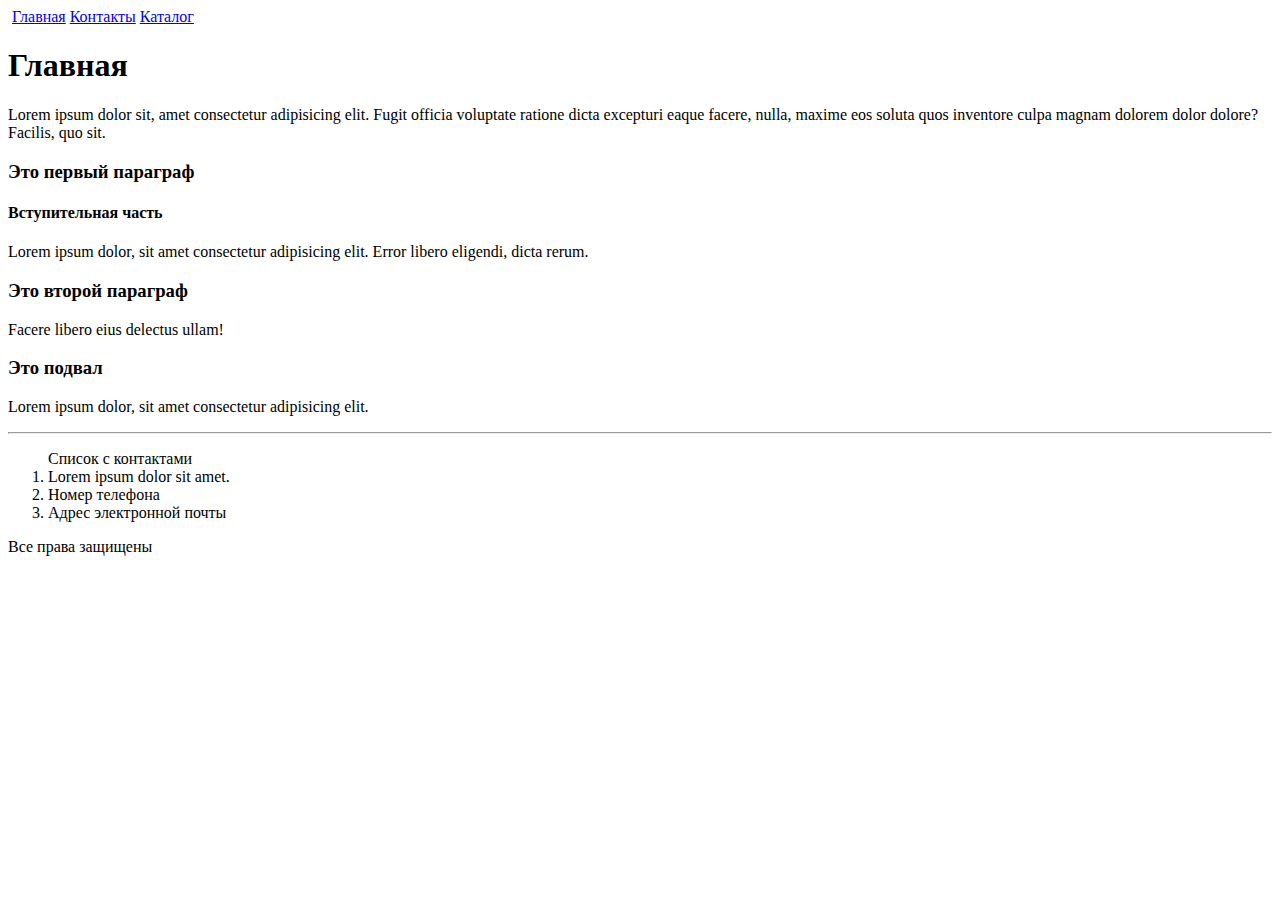
==== Lessons/index.html @ 26f4a238 "Lesson 2" ====
<!DOCTYPE html>
<html lang="en">

<head>
    <meta charset="UTF-8">
    <meta name="viewport" content="width=device-width, initial-scale=1.0">
    <title>Document</title>
</head>

<body>
    <img src="" alt="">
    <a href="index.html">Главная</a>
    <a href="contact.html">Контакты</a>
    <a href="catalog/product.html">Каталог</a>
    <h1>Главная</h1>
    <p>
        Lorem ipsum dolor sit, amet consectetur adipisicing elit. Fugit officia voluptate ratione dicta excepturi eaque
        facere, nulla, maxime eos soluta quos inventore culpa magnam dolorem dolor dolore? Facilis, quo sit.
    </p>
    <h3>Это первый параграф</h3>
    <h4>Вступительная часть</h4>
    <p>
        Lorem ipsum dolor, sit amet consectetur adipisicing elit. Error libero eligendi, dicta rerum.
    </p>
    <h3>Это второй параграф</h3>
    <p>
        Facere libero eius delectus ullam!
    </p>
    <h3>Это подвал</h3>
    <p>
        Lorem ipsum dolor, sit amet consectetur adipisicing elit.
    </p>
    <hr>
    <ol>Список с контактами
        <li>Lorem ipsum dolor sit amet.</li>
        <li>Номер телефона</li>
        <li>Адрес электронной почты</li>
    </ol>
    <p>Все права защищены</p>

</body>

</html>
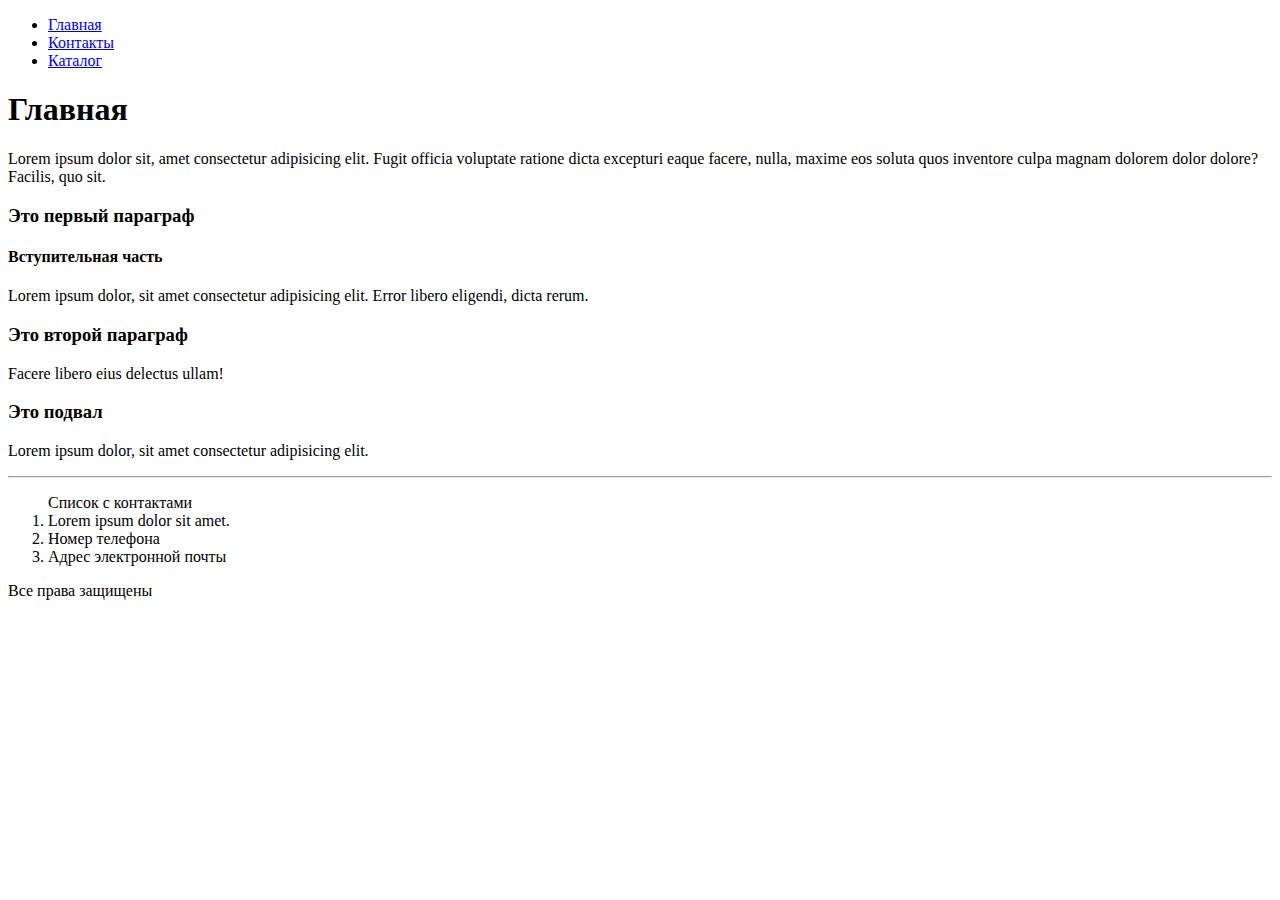
==== commit ebefd4ff: "Lesson 2" ====
--- a/Lessons/index.html
+++ b/Lessons/index.html
@@ -8,10 +8,17 @@
 </head>
 
 <body>
-    <img src="" alt="">
-    <a href="index.html">Главная</a>
-    <a href="contact.html">Контакты</a>
-    <a href="catalog/product.html">Каталог</a>
+    <ul>
+        <li>
+            <a href="index.html">Главная</a>
+        </li>
+        <li>
+            <a href="contact.html">Контакты</a>
+        </li>
+        <li>
+            <a href="catalog/product.html">Каталог</a>
+        </li>
+    </ul>
     <h1>Главная</h1>
     <p>
         Lorem ipsum dolor sit, amet consectetur adipisicing elit. Fugit officia voluptate ratione dicta excepturi eaque
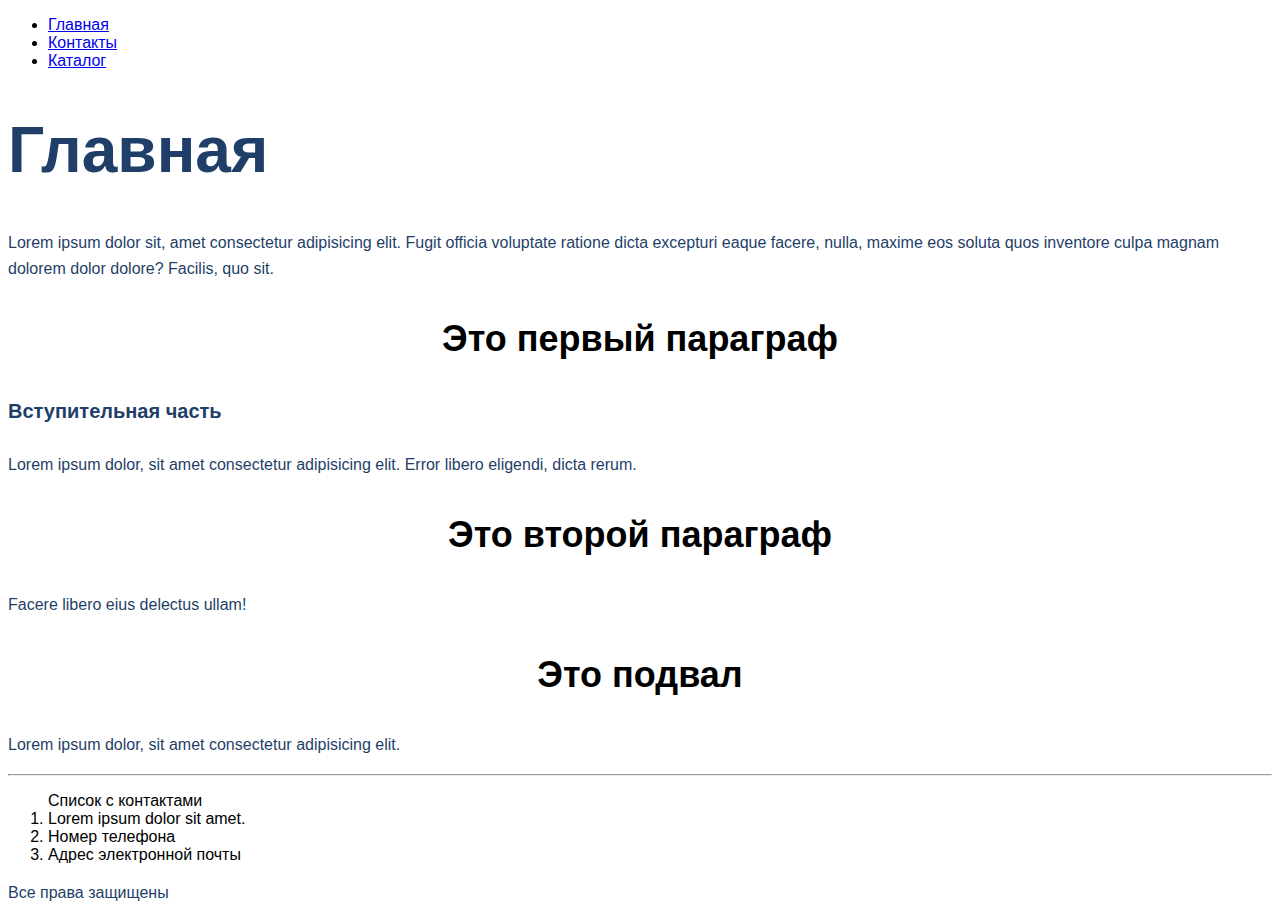
==== commit b380a869: "Lesson 3" ====
--- a/Lessons/index.html
+++ b/Lessons/index.html
@@ -5,6 +5,7 @@
     <meta charset="UTF-8">
     <meta name="viewport" content="width=device-width, initial-scale=1.0">
     <title>Document</title>
+    <link rel="stylesheet" href="style.css">
 </head>
 
 <body>
@@ -19,21 +20,21 @@
             <a href="catalog/product.html">Каталог</a>
         </li>
     </ul>
-    <h1>Главная</h1>
+    <h1 class="main">Главная</h1>
     <p>
         Lorem ipsum dolor sit, amet consectetur adipisicing elit. Fugit officia voluptate ratione dicta excepturi eaque
         facere, nulla, maxime eos soluta quos inventore culpa magnam dolorem dolor dolore? Facilis, quo sit.
     </p>
-    <h3>Это первый параграф</h3>
-    <h4>Вступительная часть</h4>
+    <h3 class="paragraph">Это первый параграф</h3>
+    <h4 class="subtitle">Вступительная часть</h4>
     <p>
         Lorem ipsum dolor, sit amet consectetur adipisicing elit. Error libero eligendi, dicta rerum.
     </p>
-    <h3>Это второй параграф</h3>
+    <h3 class="paragraph">Это второй параграф</h3>
     <p>
         Facere libero eius delectus ullam!
     </p>
-    <h3>Это подвал</h3>
+    <h3 class="paragraph">Это подвал</h3>
     <p>
         Lorem ipsum dolor, sit amet consectetur adipisicing elit.
     </p>
--- a/Lessons/style.css
+++ b/Lessons/style.css
@@ -0,0 +1,50 @@
+body {
+    font-family: sans-serif;
+}
+
+p {
+    font-size: 16px; 
+    line-height: 26px;
+    color: #1F3F68;
+}
+
+.main {
+    font-size: 64px; 
+    color: #1F3F68;
+}
+
+.contact_title {
+    font-weight: 500; 
+    font-size: 44px;
+    text-align: center;
+}
+
+.paragraph {
+    font-size: 36px; 
+    text-align: center; 
+}
+
+.subtitle {
+    font-size: 20px;
+    line-height: 30px;
+    color: #1F3F68;
+}
+
+.form {
+    border: 1px solid #356EAD; 
+    box-sizing: border-box; 
+    border-radius: 10px; 
+    opacity: 0.4;
+}
+
+.submit {
+    background: #5A98D0; 
+    box-shadow: 5px 20px 50px rgba(16, 112, 177, 0.2); 
+    border-radius: 10px; 
+    font-weight: 500; 
+    font-size: 16px;
+    line-height: 26px; 
+    text-align: center; 
+    color: #FFFFFF; 
+    text-transform: uppercase;
+}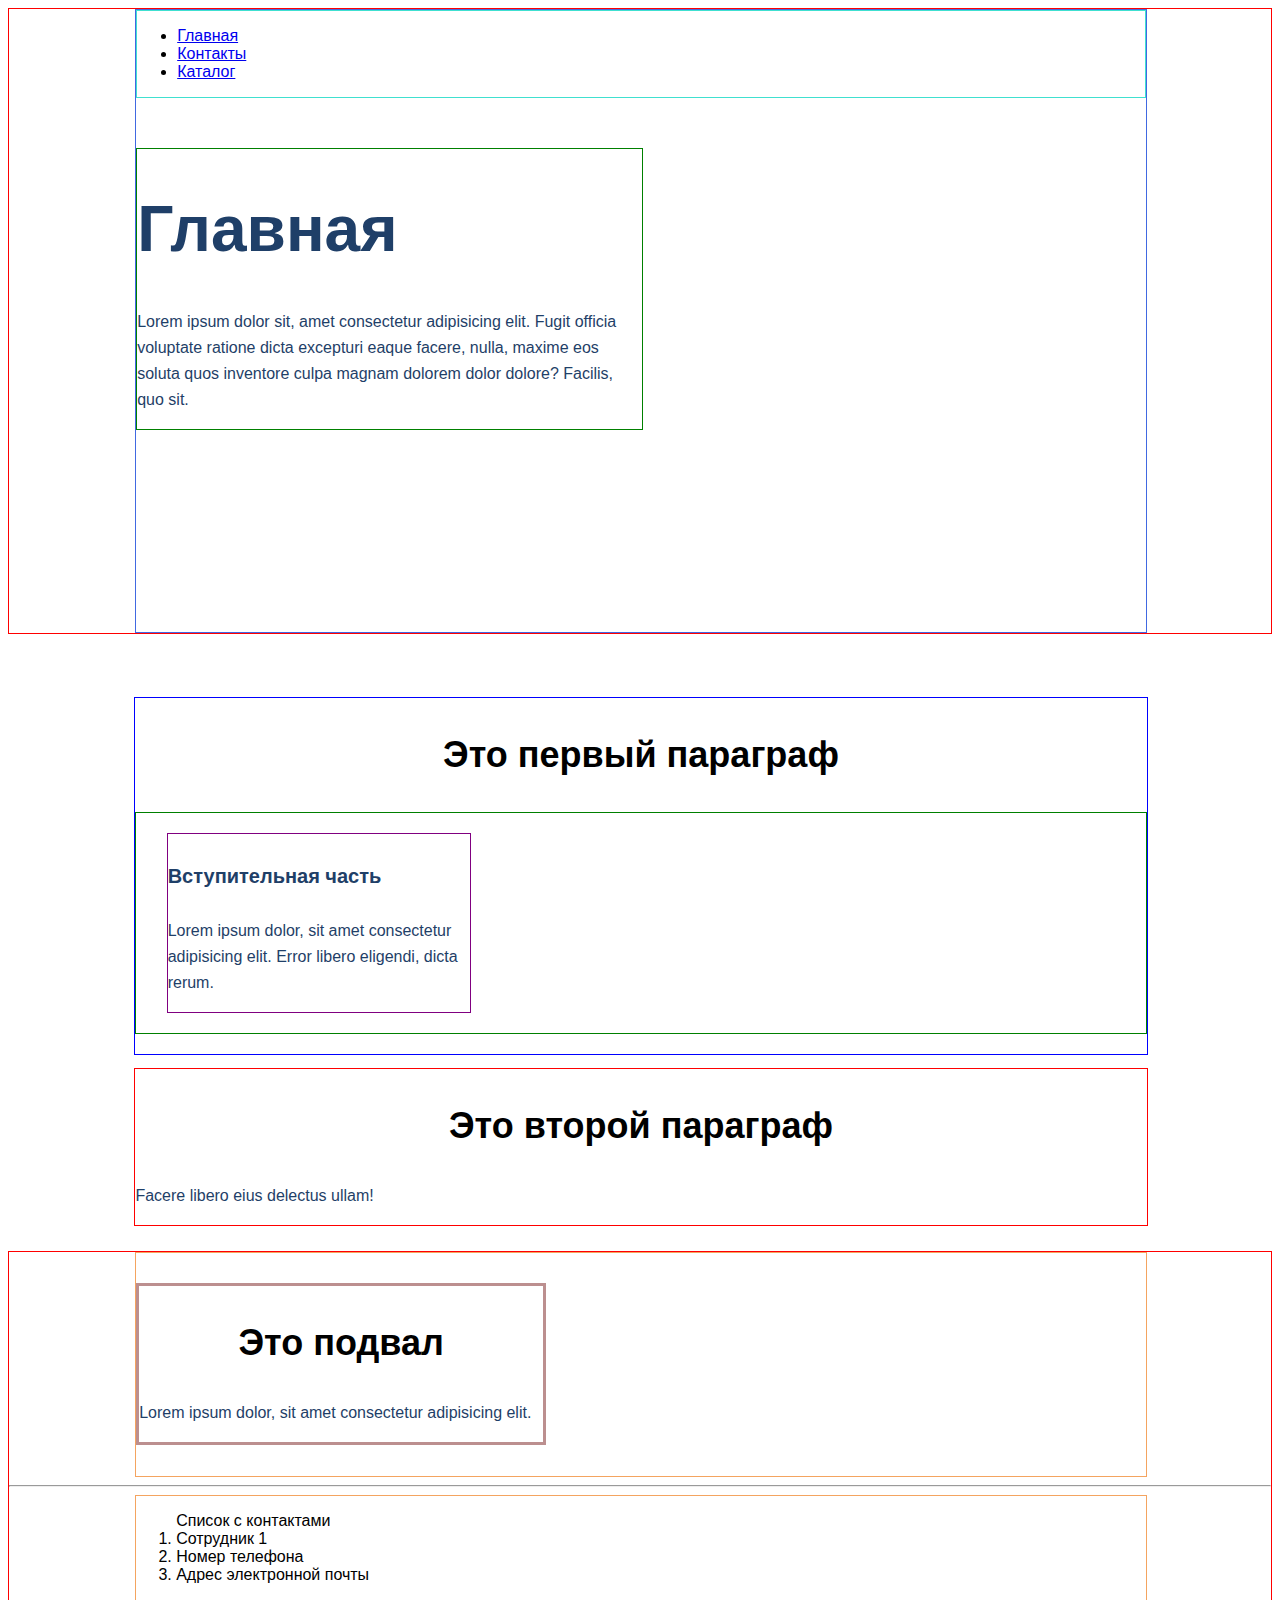
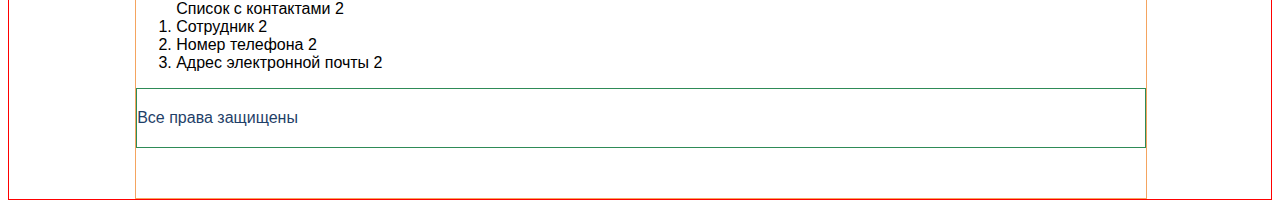
==== commit dafcfe84: "Task 4" ====
--- a/Lessons/index.html
+++ b/Lessons/index.html
@@ -9,43 +9,75 @@
 </head>
 
 <body>
-    <ul>
-        <li>
-            <a href="index.html">Главная</a>
-        </li>
-        <li>
-            <a href="contact.html">Контакты</a>
-        </li>
-        <li>
-            <a href="catalog/product.html">Каталог</a>
-        </li>
-    </ul>
-    <h1 class="main">Главная</h1>
-    <p>
-        Lorem ipsum dolor sit, amet consectetur adipisicing elit. Fugit officia voluptate ratione dicta excepturi eaque
-        facere, nulla, maxime eos soluta quos inventore culpa magnam dolorem dolor dolore? Facilis, quo sit.
-    </p>
-    <h3 class="paragraph">Это первый параграф</h3>
-    <h4 class="subtitle">Вступительная часть</h4>
-    <p>
-        Lorem ipsum dolor, sit amet consectetur adipisicing elit. Error libero eligendi, dicta rerum.
-    </p>
-    <h3 class="paragraph">Это второй параграф</h3>
-    <p>
-        Facere libero eius delectus ullam!
-    </p>
-    <h3 class="paragraph">Это подвал</h3>
-    <p>
-        Lorem ipsum dolor, sit amet consectetur adipisicing elit.
-    </p>
-    <hr>
-    <ol>Список с контактами
-        <li>Lorem ipsum dolor sit amet.</li>
-        <li>Номер телефона</li>
-        <li>Адрес электронной почты</li>
-    </ol>
-    <p>Все права защищены</p>
-
+    <div class="heading">
+        <div class="heading-page">
+            <div class="header">
+                <ul>
+                    <li>
+                        <a href="index.html">Главная</a>
+                    </li>
+                    <li>
+                        <a href="contact.html">Контакты</a>
+                    </li>
+                    <li>
+                        <a href="catalog/product.html">Каталог</a>
+                    </li>
+                </ul>
+            </div>
+            <div class="heading-info">
+                <h1 class="main">Главная</h1>
+                <p>
+                    Lorem ipsum dolor sit, amet consectetur adipisicing elit. Fugit officia voluptate ratione dicta
+                    excepturi
+                    eaque
+                    facere, nulla, maxime eos soluta quos inventore culpa magnam dolorem dolor dolore? Facilis, quo sit.
+                </p>
+            </div>
+        </div>
+    </div>
+    <div class="first-paragraph">
+        <h3 class="paragraph">Это первый параграф</h3>
+        <div class="cards">
+            <div class="card">
+                <h4 class="subtitle">Вступительная часть</h4>
+                <p>
+                    Lorem ipsum dolor, sit amet consectetur adipisicing elit. Error libero eligendi, dicta rerum.
+                </p>
+            </div>
+        </div>
+    </div>
+    <div class="second-paragraph">
+        <h3 class="paragraph">Это второй параграф</h3>
+        <p>
+            Facere libero eius delectus ullam!
+        </p>
+    </div>
+    <div class="footer">
+        <div class="footer-top">
+            <div class="footer-info">
+                <h3 class="paragraph">Это подвал</h3>
+                <p>
+                    Lorem ipsum dolor, sit amet consectetur adipisicing elit.
+                </p>
+            </div>
+        </div>
+        <hr>
+        <div class="footer-bottom">
+            <ol>Список с контактами
+                <li>Сотрудник 1</li>
+                <li>Номер телефона</li>
+                <li>Адрес электронной почты</li>
+            </ol>
+            <ol>Список с контактами 2
+                <li>Сотрудник 2</li>
+                <li>Номер телефона 2</li>
+                <li>Адрес электронной почты 2</li>
+            </ol>
+            <div class="footer-reserved">
+                <p>Все права защищены</p>
+            </div>
+        </div>
+    </div>
 </body>
 
 </html>--- a/Lessons/style.css
+++ b/Lessons/style.css
@@ -47,4 +47,112 @@
     text-align: center; 
     color: #FFFFFF; 
     text-transform: uppercase;
+}
+
+.header {
+    border: solid 1px turquoise;
+}
+
+.footer {
+    border: solid 1px red;
+    clear: both;
+}
+
+.footer-top {
+    width: 80%;
+    margin-left: 10%;
+    border: solid 1px sandybrown;
+}
+
+.footer-bottom {
+    width: 80%;
+    margin-left: 10%;
+    border: solid 1px sandybrown;
+}
+
+.footer-info {
+    width: 40%;
+    margin-top: 3%;
+    margin-bottom: 3%;
+    border: solid rosybrown;
+}
+
+.footer-reserved {
+    border: solid 1px seagreen;
+    margin-bottom: 5%;
+}
+
+.heading {
+    border: solid 1px red;
+}
+
+.heading-page {
+    width: 80%;
+    margin-left: 10%;
+    border: solid 1px royalblue;
+}
+
+.heading-info {
+    border: solid 1px green;
+    width: 50%;
+    margin-top: 5%;
+    margin-bottom: 20%;
+}
+
+.first-paragraph {
+    border: solid 1px blue;
+    width: 80%;
+    margin-left: 10%;
+    margin-top: 5%;
+}
+
+.cards {
+    border: solid 1px green;
+    margin-bottom: 2%;
+}
+
+.card {
+    border: solid 1px purple;
+    width: 30%;
+    margin-left: 3%;
+    margin-top: 2%;
+    margin-bottom: 2%;
+}
+
+.second-paragraph {
+    border: solid 1px red;
+    width: 80%;
+    margin-top: 1%;
+    margin-left: 10%;
+    margin-bottom: 2%;
+}
+
+.inform-title {
+    border: solid 1px springgreen;
+    
+}
+
+.inform-contacts {
+    border: solid 1px blue;
+    width: 80%;
+    margin-left: 10%;
+    margin-top: 2%;
+    margin-bottom: 2%;
+}
+
+.inform-contacts-contact {
+    border: solid 1px brown;
+    width: 40%;
+    margin-left: 5%;
+    margin-top: 2%;
+    float: left;
+}
+
+.feedback {
+    border: solid 1px brown;
+    width: 40%;
+    height: 538px;
+    margin-left: 55%;
+    margin-top: 2%;
+    margin-bottom: 2%;
 }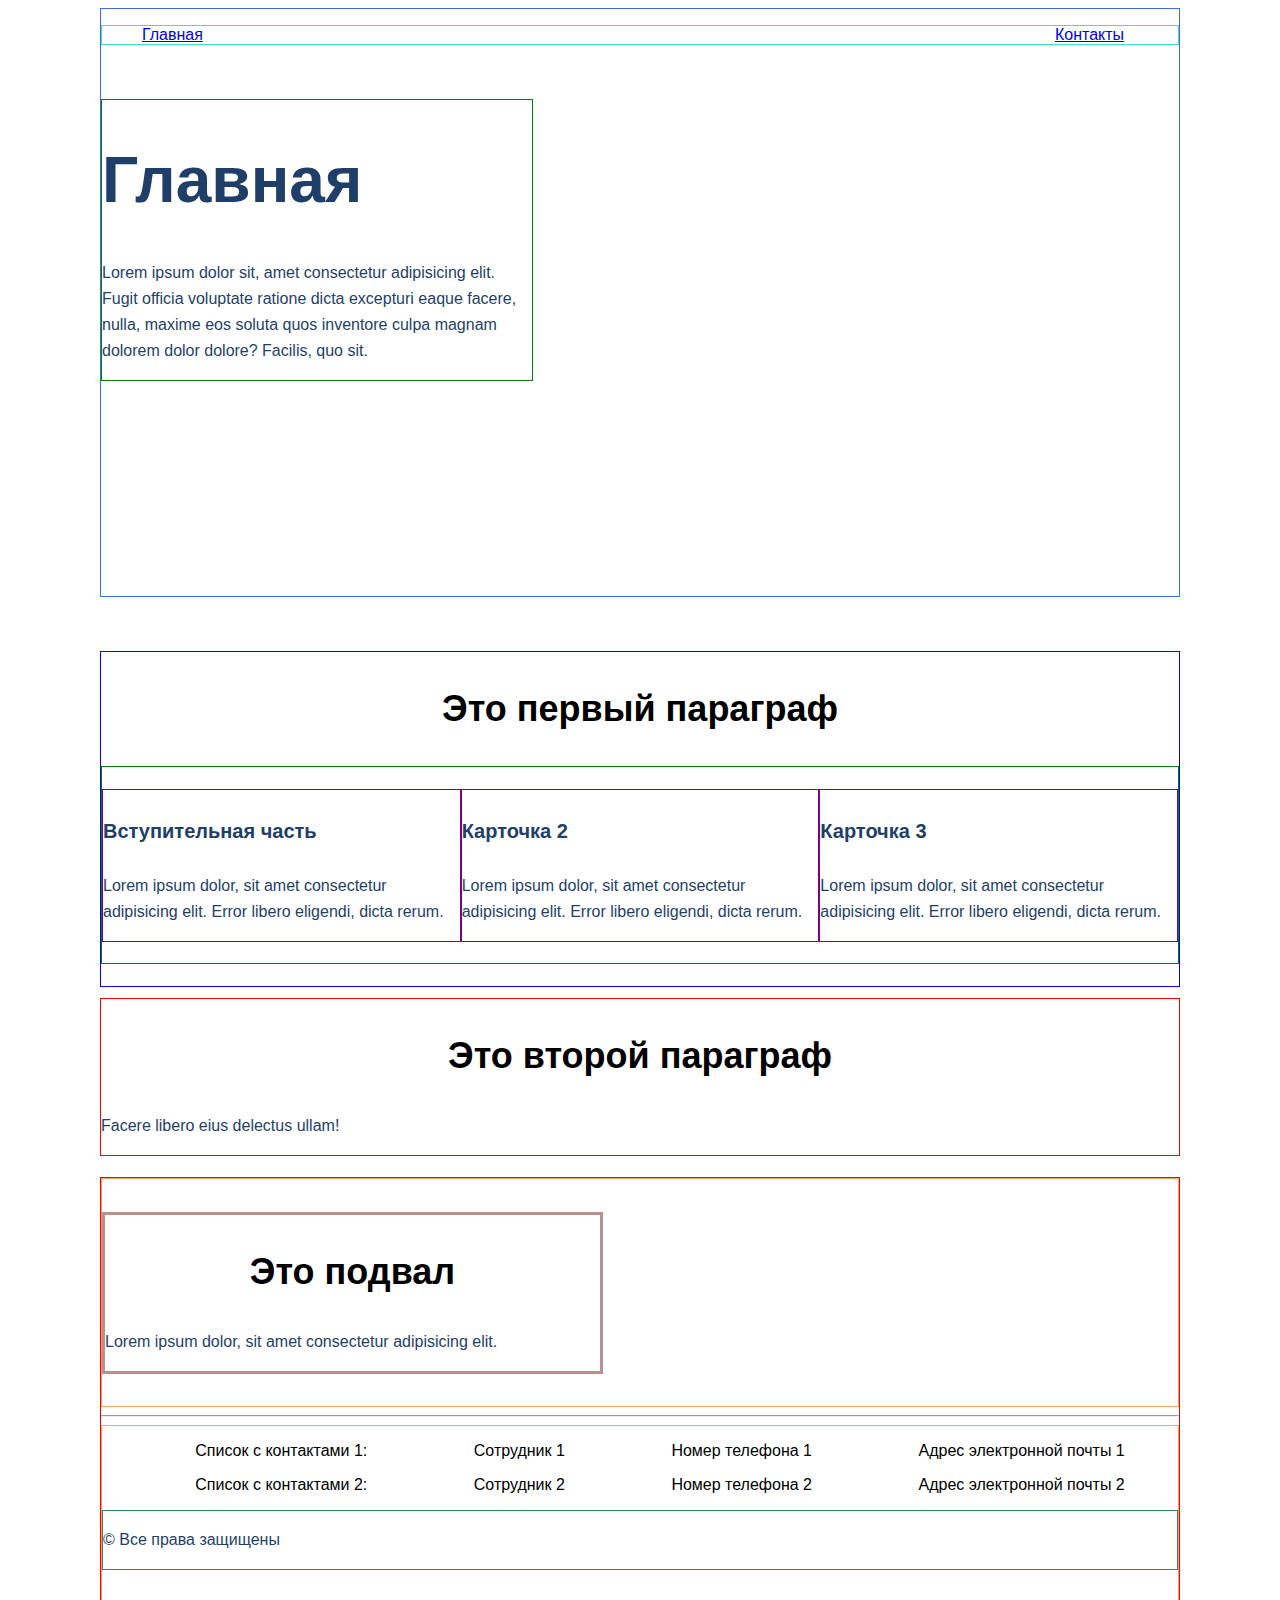
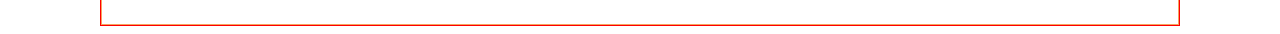
==== commit c825f3f5: "Task 5" ====
--- a/Lessons/index.html
+++ b/Lessons/index.html
@@ -9,72 +9,83 @@
 </head>
 
 <body>
-    <div class="heading">
+    <div class="container">
         <div class="heading-page">
-            <div class="header">
-                <ul>
-                    <li>
-                        <a href="index.html">Главная</a>
-                    </li>
-                    <li>
-                        <a href="contact.html">Контакты</a>
-                    </li>
-                    <li>
-                        <a href="catalog/product.html">Каталог</a>
-                    </li>
-                </ul>
-            </div>
+            <ul class="header">
+                <li>
+                    <a href="index.html">Главная</a>
+                </li>
+                <li>
+                    <a href="contact.html">Контакты</a>
+                </li>
+                <!-- <li>
+                    <a href="catalog/product.html">Каталог</a>
+                </li> -->
+            </ul>
             <div class="heading-info">
                 <h1 class="main">Главная</h1>
-                <p>
+                <p class="main-text">
                     Lorem ipsum dolor sit, amet consectetur adipisicing elit. Fugit officia voluptate ratione dicta
                     excepturi
                     eaque
-                    facere, nulla, maxime eos soluta quos inventore culpa magnam dolorem dolor dolore? Facilis, quo sit.
+                    facere, nulla, maxime eos soluta quos inventore culpa magnam dolorem dolor dolore? Facilis, quo
+                    sit.
                 </p>
             </div>
         </div>
-    </div>
-    <div class="first-paragraph">
-        <h3 class="paragraph">Это первый параграф</h3>
-        <div class="cards">
-            <div class="card">
-                <h4 class="subtitle">Вступительная часть</h4>
-                <p>
-                    Lorem ipsum dolor, sit amet consectetur adipisicing elit. Error libero eligendi, dicta rerum.
-                </p>
+        <div class="first-paragraph">
+            <h3 class="paragraph">Это первый параграф</h3>
+            <div class="cards">
+                <div class="card">
+                    <h4 class="subtitle">Вступительная часть</h4>
+                    <p>
+                        Lorem ipsum dolor, sit amet consectetur adipisicing elit. Error libero eligendi, dicta rerum.
+                    </p>
+                </div>
+                <div class="card">
+                    <h4 class="subtitle">Карточка 2</h4>
+                    <p>
+                        Lorem ipsum dolor, sit amet consectetur adipisicing elit. Error libero eligendi, dicta rerum.
+                    </p>
+                </div>
+                <div class="card">
+                    <h4 class="subtitle">Карточка 3</h4>
+                    <p>
+                        Lorem ipsum dolor, sit amet consectetur adipisicing elit. Error libero eligendi, dicta rerum.
+                    </p>
+                </div>
             </div>
         </div>
-    </div>
-    <div class="second-paragraph">
-        <h3 class="paragraph">Это второй параграф</h3>
-        <p>
-            Facere libero eius delectus ullam!
-        </p>
-    </div>
-    <div class="footer">
-        <div class="footer-top">
-            <div class="footer-info">
-                <h3 class="paragraph">Это подвал</h3>
-                <p>
-                    Lorem ipsum dolor, sit amet consectetur adipisicing elit.
-                </p>
+        <div class="second-paragraph">
+            <h3 class="paragraph">Это второй параграф</h3>
+            <p>
+                Facere libero eius delectus ullam!
+            </p>
+        </div>
+        <div class="footer">
+            <div class="footer-top">
+                <div class="footer-info">
+                    <h3 class="paragraph" class="footer-title">Это подвал</h3>
+                    <p>
+                        Lorem ipsum dolor, sit amet consectetur adipisicing elit.
+                    </p>
+                </div>
             </div>
-        </div>
-        <hr>
-        <div class="footer-bottom">
-            <ol>Список с контактами
-                <li>Сотрудник 1</li>
-                <li>Номер телефона</li>
-                <li>Адрес электронной почты</li>
-            </ol>
-            <ol>Список с контактами 2
-                <li>Сотрудник 2</li>
-                <li>Номер телефона 2</li>
-                <li>Адрес электронной почты 2</li>
-            </ol>
-            <div class="footer-reserved">
-                <p>Все права защищены</p>
+            <hr>
+            <div class="footer-bottom">
+                <ul class="contact">Список с контактами 1:
+                    <li>Сотрудник 1</li>
+                    <li>Номер телефона 1</li>
+                    <li>Адрес электронной почты 1</li>
+                </ul>
+                <ul class="contact">Список с контактами 2:
+                    <li>Сотрудник 2</li>
+                    <li>Номер телефона 2</li>
+                    <li>Адрес электронной почты 2</li>
+                </ul>
+                <div class="footer-reserved">
+                    <p>&copy; Все права защищены</p>
+                </div>
             </div>
         </div>
     </div>
--- a/Lessons/style.css
+++ b/Lessons/style.css
@@ -2,6 +2,36 @@
     font-family: sans-serif;
 }
 
+.container {
+    max-width: 1080px;
+    margin: 0 auto;
+}
+
+.heading {
+    border: solid 1px red;
+}
+
+.heading-page {
+    /* width: 80%; */
+    /* margin-left: 10%; */
+    border: solid 1px royalblue;
+}
+
+.header {
+    border: solid 1px turquoise;
+    display: flex;
+    flex-wrap: wrap;
+    justify-content: space-between;
+    list-style-type: none;
+    padding-right: 5%;
+}
+
+.heading-info {
+    border: solid 1px green;
+    width: 430px;
+    margin-top: 5%;
+    margin-bottom: 20%;
+}
 p {
     font-size: 16px; 
     line-height: 26px;
@@ -11,6 +41,14 @@
 .main {
     font-size: 64px; 
     color: #1F3F68;
+}
+
+h1 {
+    width: 510px;
+}
+
+.main-text {
+    width: 425px;
 }
 
 .contact_title {
@@ -49,32 +87,39 @@
     text-transform: uppercase;
 }
 
-.header {
-    border: solid 1px turquoise;
-}
-
 .footer {
     border: solid 1px red;
     clear: both;
 }
 
+.footer-title {
+    width: 340px;
+}
+
 .footer-top {
-    width: 80%;
-    margin-left: 10%;
+    /* width: 80%;
+    margin-left: 10%; */
     border: solid 1px sandybrown;
 }
 
 .footer-bottom {
-    width: 80%;
-    margin-left: 10%;
+    /* width: 80%;
+    margin-left: 10%; */
     border: solid 1px sandybrown;
 }
 
 .footer-info {
-    width: 40%;
+    width: 495px;
     margin-top: 3%;
     margin-bottom: 3%;
     border: solid rosybrown;
+}
+
+.contact {
+    display: flex;
+    flex-wrap: wrap;
+    justify-content: space-around;
+    list-style-type: none;
 }
 
 .footer-reserved {
@@ -82,50 +127,45 @@
     margin-bottom: 5%;
 }
 
-.heading {
-    border: solid 1px red;
-}
-
-.heading-page {
-    width: 80%;
-    margin-left: 10%;
-    border: solid 1px royalblue;
-}
-
-.heading-info {
-    border: solid 1px green;
-    width: 50%;
-    margin-top: 5%;
-    margin-bottom: 20%;
-}
-
 .first-paragraph {
     border: solid 1px blue;
-    width: 80%;
-    margin-left: 10%;
+    /* width: 80%;
+    margin-left: 10%; */
     margin-top: 5%;
 }
 
 .cards {
     border: solid 1px green;
     margin-bottom: 2%;
+    display: flex;
+    flex-wrap: wrap;
+    /* justify-content: space-around; */
 }
 
 .card {
     border: solid 1px purple;
-    width: 30%;
-    margin-left: 3%;
     margin-top: 2%;
     margin-bottom: 2%;
+    flex-grow: 1;
+    flex-basis: 200px;
 }
 
 .second-paragraph {
     border: solid 1px red;
-    width: 80%;
+    /* width: 80%; */
     margin-top: 1%;
-    margin-left: 10%;
+    /* margin-left: 10%; */
     margin-bottom: 2%;
 }
+
+/* .inform {
+    border: solid 1px turquoise;
+    display: flex;
+    flex-wrap: wrap;
+    justify-content: space-between;
+    list-style-type: none;
+    padding-right: 5%;
+} */
 
 .inform-title {
     border: solid 1px springgreen;
@@ -134,25 +174,26 @@
 
 .inform-contacts {
     border: solid 1px blue;
-    width: 80%;
-    margin-left: 10%;
+    display: flex;
+    flex-wrap: wrap;
+    justify-content: space-between;
+    list-style-type: none;
     margin-top: 2%;
     margin-bottom: 2%;
 }
 
-.inform-contacts-contact {
+.inform-card {
     border: solid 1px brown;
-    width: 40%;
-    margin-left: 5%;
     margin-top: 2%;
-    float: left;
+    margin-bottom: 2%;
+    flex-grow: 1;
+    flex-basis: 200px;
 }
 
-.feedback {
-    border: solid 1px brown;
-    width: 40%;
-    height: 538px;
-    margin-left: 55%;
-    margin-top: 2%;
-    margin-bottom: 2%;
+.contacts_map_wrap {
+    margin: 60px auto;
+    padding: 0;
+    /* width: calc((50% - 200px)*2); */
+    display: flex;
+    justify-content: space-around;
 }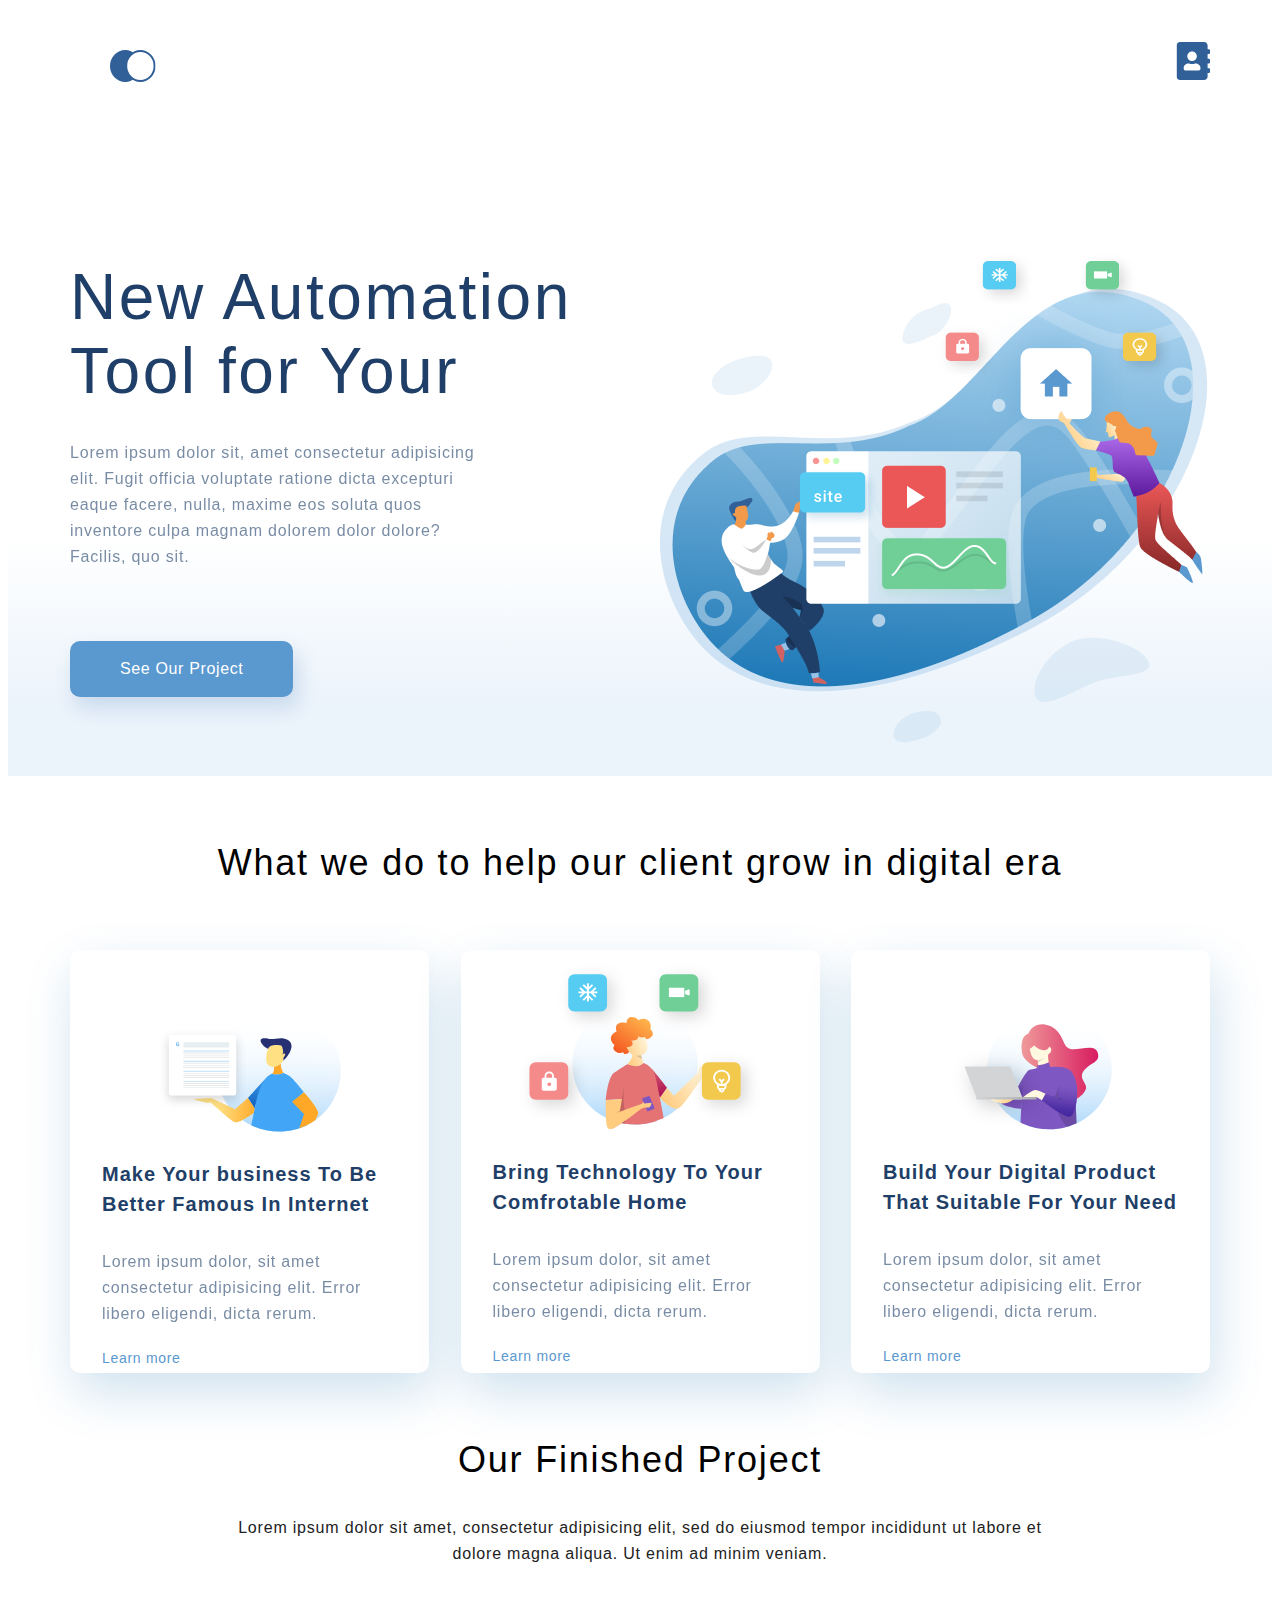
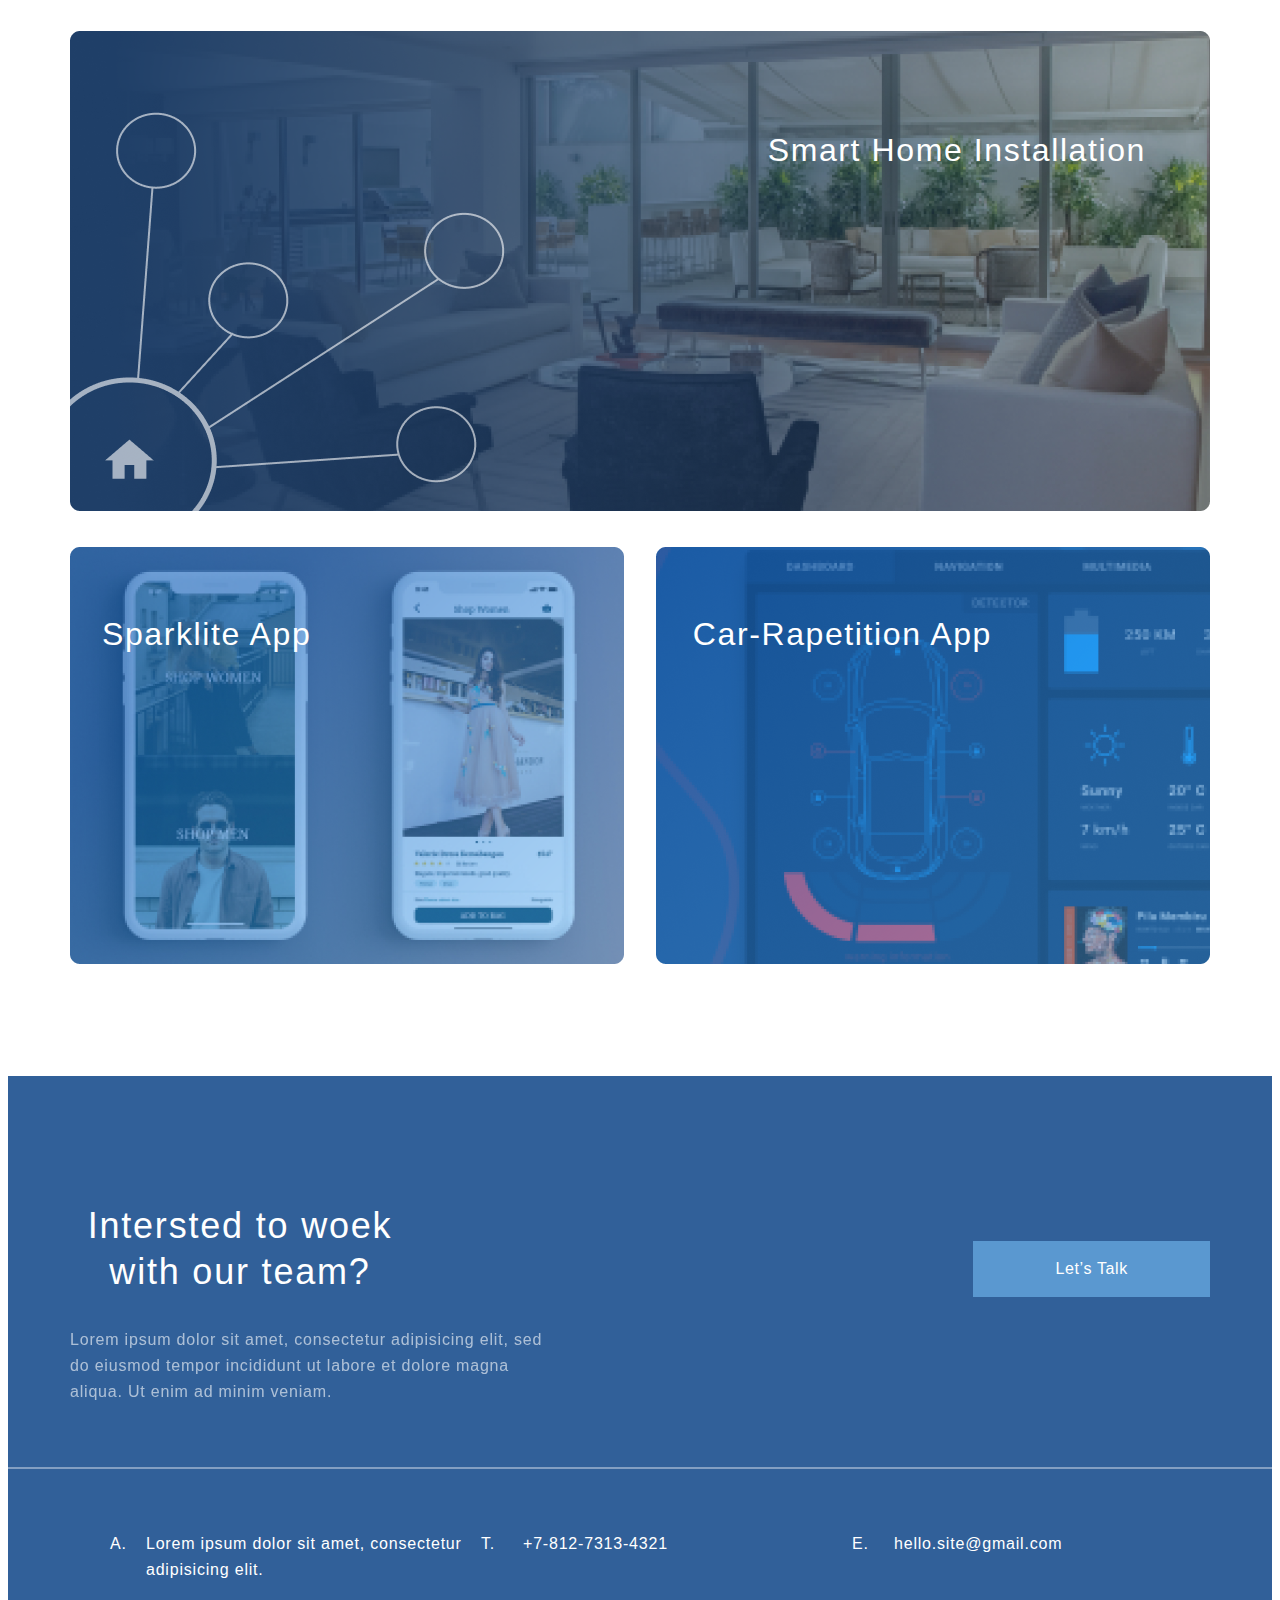
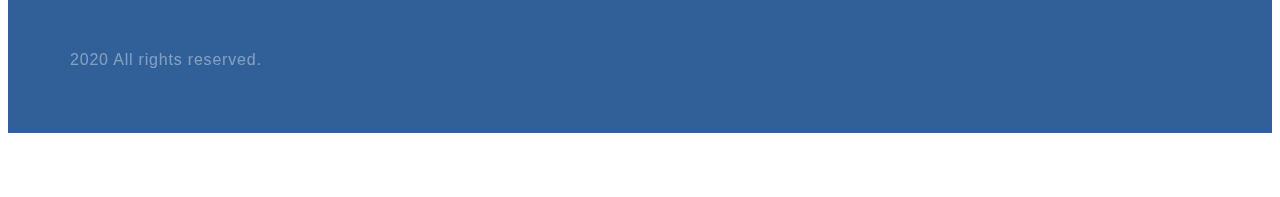
==== commit b88712d6: "Task 6" ====
--- a/Lessons/index.html
+++ b/Lessons/index.html
@@ -9,85 +9,121 @@
 </head>
 
 <body>
-    <div class="container">
-        <div class="heading-page">
+    <!-- One page -->
+    <div class="heading-page">
+        <div class="container heading-container">
             <ul class="header">
                 <li>
-                    <a href="index.html">Главная</a>
+                    <a href="index.html">
+                        <img src="./img/logo.svg" alt="Главная">
+                    </a>
                 </li>
                 <li>
-                    <a href="contact.html">Контакты</a>
+                    <a href="contact.html">
+                        <img src="./img/contacts.svg" alt="Контакты">
+                    </a>
                 </li>
                 <!-- <li>
                     <a href="catalog/product.html">Каталог</a>
                 </li> -->
             </ul>
             <div class="heading-info">
-                <h1 class="main">Главная</h1>
-                <p class="main-text">
+                <h1 class="heading-title">New Automation Tool for Your</h1>
+                <p class="heading-text">
                     Lorem ipsum dolor sit, amet consectetur adipisicing elit. Fugit officia voluptate ratione dicta
                     excepturi
                     eaque
                     facere, nulla, maxime eos soluta quos inventore culpa magnam dolorem dolor dolore? Facilis, quo
                     sit.
                 </p>
+                <a href="#" class="heading-button">See Our Project</a>
             </div>
         </div>
-        <div class="first-paragraph">
-            <h3 class="paragraph">Это первый параграф</h3>
-            <div class="cards">
-                <div class="card">
-                    <h4 class="subtitle">Вступительная часть</h4>
-                    <p>
-                        Lorem ipsum dolor, sit amet consectetur adipisicing elit. Error libero eligendi, dicta rerum.
+    </div>
+    <div class="container">
+        <!-- Two page -->
+        <h3 class="paragraph-title">What we do to help our client grow in digital era</h3>
+        <div class="cards">
+            <div class="card">
+                <img class="card-img" src="./img/card_1.svg" alt="card_1">
+                <h4 class="subtitle">Make Your business To Be Better Famous In Internet</h4>
+                <p>
+                    Lorem ipsum dolor, sit amet consectetur adipisicing elit. Error libero eligendi, dicta
+                    rerum.
+                </p>
+                <a href="#" class="card-link">Learn more </a>
+            </div>
+            <div class="card">
+                <img class="card-img-2" src="./img/card_2.svg" alt="card_2">
+                <h4 class="subtitle">Bring Technology To Your Comfrotable Home</h4>
+                <p>
+                    Lorem ipsum dolor, sit amet consectetur adipisicing elit. Error libero eligendi, dicta
+                    rerum.
+                </p>
+                <a href="#" class="card-link">Learn more </a>
+            </div>
+            <div class="card">
+                <img class="card-img" src="./img/card_3.svg" alt="card_3">
+                <h4 class="subtitle">Build Your Digital Product That Suitable For Your Need</h4>
+                <p>
+                    Lorem ipsum dolor, sit amet consectetur adipisicing elit. Error libero eligendi, dicta
+                    rerum.
+                </p>
+                <a href="#" class="card-link">Learn more </a>
+            </div>
+        </div>
+        <!-- Three page -->
+        <div class="second-paragraph">
+            <h3 class="paragraph-title second-title">Our Finished Project</h3>
+            <p class="second-text">
+                Lorem ipsum dolor sit amet, consectetur adipisicing elit, sed do eiusmod tempor incididunt ut labore et
+                dolore magna aliqua. Ut enim ad minim veniam.
+            </p>
+            <div class="second-img-1">
+                <img class="project-img" src="./img/project1.png" alt="project1">
+                <p class="img-text-1 img-text">
+                    Smart Home Installation
+                </p>
+            </div>
+            <div class="second-img-2">
+                <img class="two-img" src="./img/project2.png" alt="project2">
+                <p class="img-text-2 img-text">Sparklite App</p>
+                <img class="two-img-right two-img" src="./img/project3.png" alt="project3">
+                <p class="img-text-3 img-text">Car-Rapetition App</p>
+            </div>
+        </div>
+    </div>
+    <!-- Footer -->
+    <div class="footer">
+        <div class="container">
+            <div class="footer-top">
+                <div class="footer-info top-flex">
+                    <h3 class="paragraph-title footer-title">Intersted to woek with our team?</h3>
+                    <p class="footer-text">
+                        Lorem ipsum dolor sit amet, consectetur adipisicing elit, sed do eiusmod tempor incididunt ut
+                        labore et dolore magna aliqua. Ut enim ad minim veniam.
                     </p>
                 </div>
-                <div class="card">
-                    <h4 class="subtitle">Карточка 2</h4>
-                    <p>
-                        Lorem ipsum dolor, sit amet consectetur adipisicing elit. Error libero eligendi, dicta rerum.
-                    </p>
-                </div>
-                <div class="card">
-                    <h4 class="subtitle">Карточка 3</h4>
-                    <p>
-                        Lorem ipsum dolor, sit amet consectetur adipisicing elit. Error libero eligendi, dicta rerum.
-                    </p>
+                <div class="footer-button top-flex">Let’s Talk</div>
+            </div>
+            <div class="footer-bottom">
+                <ul class="footer-contacts">
+                    <li class="footer-contact">
+                        <div class="footer-num">A.</div>Lorem ipsum dolor sit amet, consectetur adipisicing elit.
+                    </li>
+                    <li class="footer-contact">
+                        <div class="footer-num">T.</div>+7-812-7313-4321
+                    </li>
+                    <li class="footer-contact">
+                        <div class="footer-num">E.</div>hello.site@gmail.com
+                    </li>
+                </ul>
+                <div class="footer-reserved">
+                    2020 All rights reserved.
                 </div>
             </div>
         </div>
-        <div class="second-paragraph">
-            <h3 class="paragraph">Это второй параграф</h3>
-            <p>
-                Facere libero eius delectus ullam!
-            </p>
-        </div>
-        <div class="footer">
-            <div class="footer-top">
-                <div class="footer-info">
-                    <h3 class="paragraph" class="footer-title">Это подвал</h3>
-                    <p>
-                        Lorem ipsum dolor, sit amet consectetur adipisicing elit.
-                    </p>
-                </div>
-            </div>
-            <hr>
-            <div class="footer-bottom">
-                <ul class="contact">Список с контактами 1:
-                    <li>Сотрудник 1</li>
-                    <li>Номер телефона 1</li>
-                    <li>Адрес электронной почты 1</li>
-                </ul>
-                <ul class="contact">Список с контактами 2:
-                    <li>Сотрудник 2</li>
-                    <li>Номер телефона 2</li>
-                    <li>Адрес электронной почты 2</li>
-                </ul>
-                <div class="footer-reserved">
-                    <p>&copy; Все права защищены</p>
-                </div>
-            </div>
-        </div>
+        <div class="footer-line"></div>
     </div>
 </body>
 
--- a/Lessons/style.css
+++ b/Lessons/style.css
@@ -1,73 +1,310 @@
 body {
     font-family: sans-serif;
+    /* Blue_01 */
+    color: #1F3F68;    
 }
 
 .container {
-    max-width: 1080px;
-    margin: 0 auto;
-}
-
-.heading {
-    border: solid 1px red;
+    max-width: 1140px;
+    margin: 0 auto;    
+}
+
+/* One page */
+
+.heading-container {
+    display: flex;
+    flex-direction: column;
+    height: 100%;
 }
 
 .heading-page {
-    /* width: 80%; */
-    /* margin-left: 10%; */
-    border: solid 1px royalblue;
+    height: 768px;
+    background: linear-gradient(0deg, #EBF3FB 8.84%, rgba(152, 195, 232, 0) 31.12%);
+    margin-bottom: 64px;
 }
 
 .header {
-    border: solid 1px turquoise;
-    display: flex;
-    flex-wrap: wrap;
+    display: flex;
     justify-content: space-between;
     list-style-type: none;
-    padding-right: 5%;
+    margin-top: 34px;
 }
 
 .heading-info {
-    border: solid 1px green;
-    width: 430px;
-    margin-top: 5%;
-    margin-bottom: 20%;
+    margin-top: 107px;
+    flex-grow: 1;
+    background-image: url(./img/heading-illustration.png);
+    background-repeat: no-repeat;
+    background-position: right center;
 }
 p {
-    font-size: 16px; 
-    line-height: 26px;
+    font-size: 16px;
+    line-height: 26px;
+    letter-spacing: 0.05em;
     color: #1F3F68;
-}
-
-.main {
-    font-size: 64px; 
-    color: #1F3F68;
-}
-
-h1 {
-    width: 510px;
-}
-
-.main-text {
+    opacity: 0.6;    
+}
+
+.heading-title {
+    width: 504px;
+    font-size: 64px;
+    font-weight: 300;
+    line-height: 74px;
+    letter-spacing: 0.04em;
+    margin-bottom: 32px;
+}
+
+.heading-text {
     width: 425px;
-}
-
-.contact_title {
-    font-weight: 500; 
-    font-size: 44px;
+    margin-bottom: 71px;
+}
+
+.heading-button {
+    background: #5A98D0;
+    box-shadow: 5px 10px 20px rgba(53, 110, 173, 0.2);
+    border-radius: 10px;
+    font-size: 16px;
+    line-height: 26px;
     text-align: center;
-}
-
-.paragraph {
-    font-size: 36px; 
-    text-align: center; 
+    letter-spacing: 0.04em;
+    color: #FFFFFF;
+    padding: 15px 50px;
+    text-decoration: none;
+    display: inline-block;
+    margin-bottom: 64px;
+}
+
+/* Two page */
+
+.paragraph-title {
+    font-weight: 300;
+    font-size: 36px;
+    line-height: 46px;
+    text-align: center;
+    letter-spacing: 0.05em;
+    color: #000000;
+    margin-bottom: 64.11px;
+}
+
+.cards {
+    display: flex;
+    justify-content: space-between;
+    margin-bottom: 64px;
+}
+
+.card {
+    display: flex;
+    flex-direction: column;
+    width: 359px;
+    padding: 0px 32px;
+    box-sizing: border-box;
+    background: #FFFFFF;
+    box-shadow: 5px 20px 50px rgba(16, 112, 177, 0.2);
+    border-radius: 10px;
+}
+
+.card-img {
+    align-self: center;
+    margin-top: 60px;
+}
+
+.card-img-2 {
+    align-self: center;
+    margin-top: 14px;
 }
 
 .subtitle {
     font-size: 20px;
     line-height: 30px;
     color: #1F3F68;
-}
-
+    letter-spacing: 0.05em;
+    margin-bottom: 14px;
+}
+
+.card-link {
+    font-size: 14px;
+    line-height: 30px;
+    letter-spacing: 0.05em;
+    color: #5A98D0;
+    text-decoration: none;
+}
+
+/* Three page */
+
+.second-paragraph {
+    margin-bottom: 112px;
+}
+
+.second-title {
+    margin-bottom: 32px;
+}
+
+.second-text {
+    width: 75%;
+    margin: 0 auto;
+    color: #222222;
+    opacity: 1;
+    text-align: center;
+    margin-bottom: 64px;
+}
+
+.project-img {
+    width: 100%;
+}
+
+.img-text {
+    font-size: 32px;
+    line-height: 46px;
+    text-align: right;
+    letter-spacing: 0.05em;
+    color: #FFFFFF;
+    position: absolute;
+    opacity: 1;
+}
+
+.img-text-1 {
+    top: 64px;
+    right: 64px;
+}
+
+.second-img-1 {
+    margin-bottom: 32px;
+    position: relative;
+}
+
+.second-img-2 {
+    position: relative;
+    display: flex;
+    justify-content: space-between;
+    
+}
+
+.two-img {
+    flex-direction: column;
+    flex-grow: 1;
+}
+
+.two-img-right {
+    margin-left: 32px;
+}
+
+.img-text-2 {
+    left: 32px;
+    top: 32px;
+}
+
+.img-text-3 {
+    right: 218px;
+    top: 32px;
+}
+
+/* Footer */
+
+.footer {
+    position: relative;
+    background: #316099;
+    height: 657px;
+    clear: both;
+}
+
+.footer-top {
+    display: flex;
+    justify-content: space-between;
+    height: 391px;
+    /* flex-wrap: wrap; */
+}
+
+.footer-line {
+    width: 100%;
+    position: absolute;
+    top: 391px;
+    height: 0;
+    opacity: 0.4;
+    border: 1px solid #FFFFFF;
+}
+
+.footer-info {
+    height: 204px;
+    width: 495px;
+    padding-top: 91px;
+}
+
+.top-flex {
+    flex-direction: column;
+}
+
+.footer-title {
+    width: 340px;
+    margin-bottom: 32px;
+    font-size: 36px;
+    line-height: 46px;
+    letter-spacing: 0.05em;
+    color: #FFFFFF;
+}
+
+.footer-text {
+    font-size: 16px;
+    line-height: 26px;
+    letter-spacing: 0.05em;
+    color: #FFFFFF;
+    opacity: 0.6;
+}
+
+.footer-button {
+    width: 236.63px;
+    height: 56px;
+    background: #5A98D0;
+    margin-top: 165px;
+    font-size: 16px;
+    line-height: 55px;
+    text-align: center;
+    letter-spacing: 0.04em;
+    color: #FFFFFF;
+}
+
+.footer-bottom {
+    height: 266px;
+}
+
+.footer-contacts {
+    display: flex;
+    flex-wrap: wrap;
+    justify-content: space-between;
+    font-size: 16px;
+    line-height: 26px;
+    letter-spacing: 0.05em;
+    color: #FFFFFF;
+    list-style-type: none;
+    margin-top: 64px;
+}
+
+.footer-contact {
+    display: flex;
+    justify-content: flex-start;
+    width: 358px;
+}
+
+.footer-num {
+    width: 22.81px;
+    height: 26px;
+    font-weight: 500;
+    font-size: 16px;
+    line-height: 26px;
+    letter-spacing: 0.05em;
+    color: #FFFFFF;
+    margin-right: 19.21px;
+}
+
+.footer-reserved {
+    margin-top: 64px;
+    width: 309.77px;
+    height: 26px;
+    font-size: 16px;
+    line-height: 26px;
+    letter-spacing: 0.05em;
+    color: #FFFFFF;
+    opacity: 0.4;
+}
 .form {
     border: 1px solid #356EAD; 
     box-sizing: border-box; 
@@ -87,89 +324,19 @@
     text-transform: uppercase;
 }
 
-.footer {
-    border: solid 1px red;
-    clear: both;
-}
-
-.footer-title {
-    width: 340px;
-}
-
-.footer-top {
-    /* width: 80%;
-    margin-left: 10%; */
-    border: solid 1px sandybrown;
-}
-
-.footer-bottom {
-    /* width: 80%;
-    margin-left: 10%; */
-    border: solid 1px sandybrown;
-}
-
-.footer-info {
-    width: 495px;
-    margin-top: 3%;
-    margin-bottom: 3%;
-    border: solid rosybrown;
-}
-
-.contact {
-    display: flex;
-    flex-wrap: wrap;
-    justify-content: space-around;
-    list-style-type: none;
-}
-
-.footer-reserved {
-    border: solid 1px seagreen;
-    margin-bottom: 5%;
-}
-
-.first-paragraph {
-    border: solid 1px blue;
-    /* width: 80%;
-    margin-left: 10%; */
-    margin-top: 5%;
-}
-
-.cards {
-    border: solid 1px green;
-    margin-bottom: 2%;
-    display: flex;
-    flex-wrap: wrap;
-    /* justify-content: space-around; */
-}
-
-.card {
-    border: solid 1px purple;
-    margin-top: 2%;
-    margin-bottom: 2%;
-    flex-grow: 1;
-    flex-basis: 200px;
-}
-
-.second-paragraph {
-    border: solid 1px red;
-    /* width: 80%; */
-    margin-top: 1%;
-    /* margin-left: 10%; */
-    margin-bottom: 2%;
-}
-
-/* .inform {
+/* Page "Contacts" */
+
+.inform {
     border: solid 1px turquoise;
     display: flex;
     flex-wrap: wrap;
     justify-content: space-between;
     list-style-type: none;
     padding-right: 5%;
-} */
+}
 
 .inform-title {
-    border: solid 1px springgreen;
-    
+    border: solid 1px springgreen;    
 }
 
 .inform-contacts {
@@ -190,10 +357,11 @@
     flex-basis: 200px;
 }
 
-.contacts_map_wrap {
-    margin: 60px auto;
-    padding: 0;
-    /* width: calc((50% - 200px)*2); */
+.map {
+    /* width: 100%;
+    height: 400px;
+    display: block; */
     display: flex;
     justify-content: space-around;
+    margin-bottom: 2%;
 }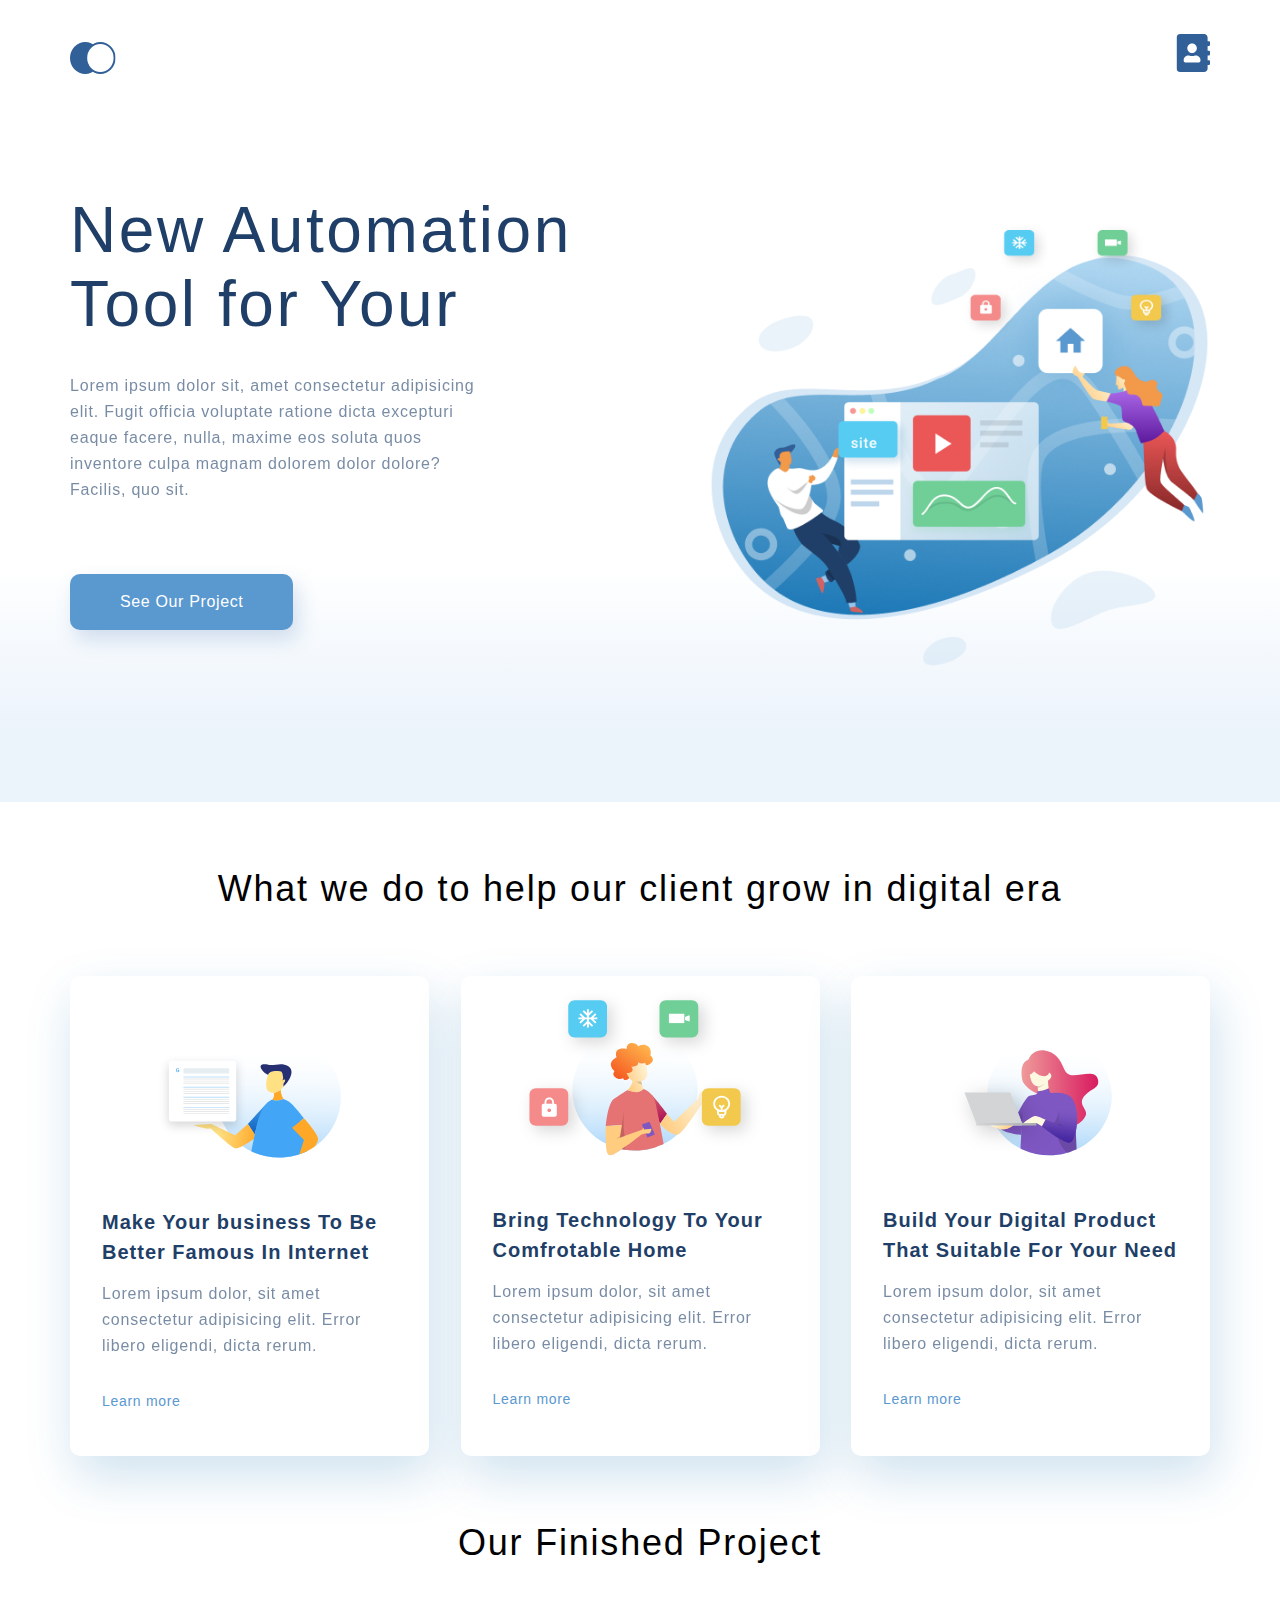
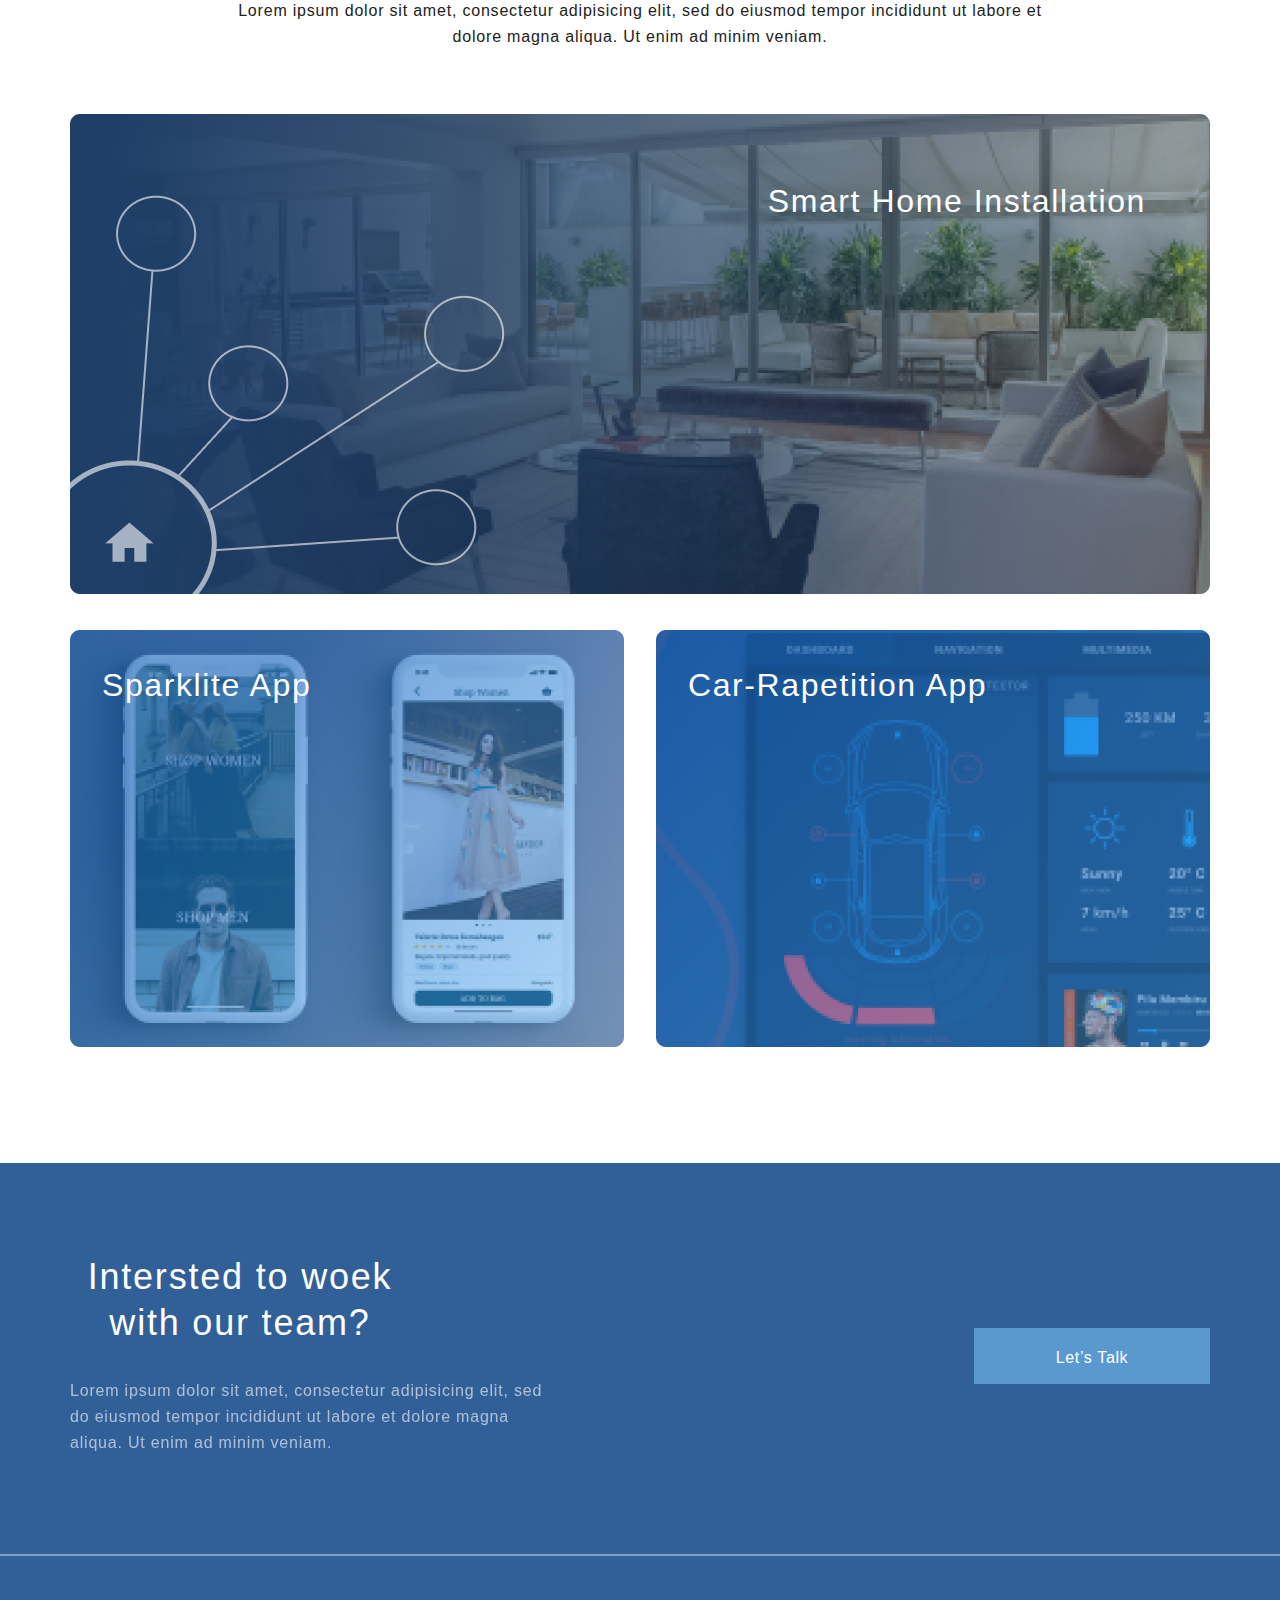
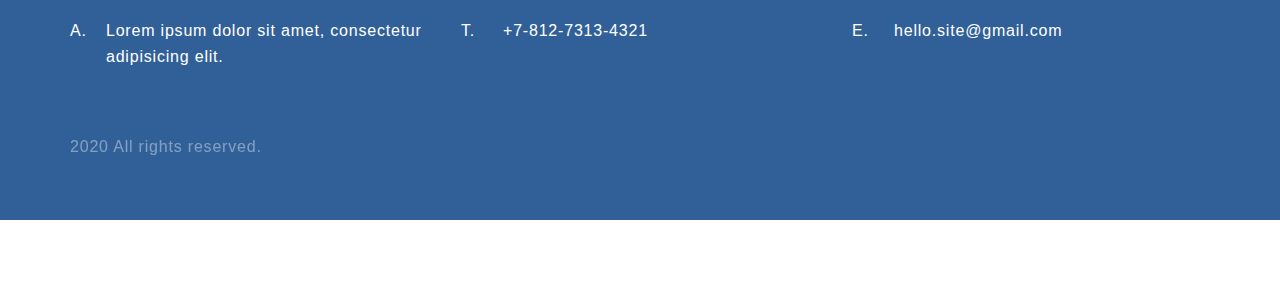
==== commit 34f1474d: "Task 7" ====
--- a/Lessons/index.html
+++ b/Lessons/index.html
@@ -80,16 +80,20 @@
                 dolore magna aliqua. Ut enim ad minim veniam.
             </p>
             <div class="second-img-1">
-                <img class="project-img" src="./img/project1.png" alt="project1">
+                <img class="project-imgs" src="./img/project1.png" alt="project1">
                 <p class="img-text-1 img-text">
                     Smart Home Installation
                 </p>
             </div>
             <div class="second-img-2">
-                <img class="two-img" src="./img/project2.png" alt="project2">
-                <p class="img-text-2 img-text">Sparklite App</p>
-                <img class="two-img-right two-img" src="./img/project3.png" alt="project3">
-                <p class="img-text-3 img-text">Car-Rapetition App</p>
+                <div class="two-img">
+                    <img class="project-imgs" src="./img/project2.png" alt="project2">
+                    <p class="img-text-2 img-text">Sparklite App</p>
+                </div>
+                <div class="two-img two-img-right">
+                    <img class="project-imgs" src="./img/project3.png" alt="project3">
+                    <p class="img-text-3 img-text">Car-Rapetition App</p>
+                </div>
             </div>
         </div>
     </div>
--- a/Lessons/style.css
+++ b/Lessons/style.css
@@ -1,6 +1,10 @@
+* {
+    margin: 0;
+    padding: 0;
+}
+
 body {
     font-family: sans-serif;
-    /* Blue_01 */
     color: #1F3F68;    
 }
 
@@ -9,16 +13,16 @@
     margin: 0 auto;    
 }
 
-/* One page */
+/* Page one*/
 
 .heading-container {
-    display: flex;
-    flex-direction: column;
-    height: 100%;
+    /* display: flex; */
+    /* flex-direction: column; */
+    /* height: 100vh; */
 }
 
 .heading-page {
-    height: 768px;
+    min-height: 768px;
     background: linear-gradient(0deg, #EBF3FB 8.84%, rgba(152, 195, 232, 0) 31.12%);
     margin-bottom: 64px;
 }
@@ -36,6 +40,7 @@
     background-image: url(./img/heading-illustration.png);
     background-repeat: no-repeat;
     background-position: right center;
+    background-size: 44%;
 }
 p {
     font-size: 16px;
@@ -74,7 +79,7 @@
     margin-bottom: 64px;
 }
 
-/* Two page */
+/* Page two*/
 
 .paragraph-title {
     font-weight: 300;
@@ -96,6 +101,7 @@
     display: flex;
     flex-direction: column;
     width: 359px;
+    height: 480px;
     padding: 0px 32px;
     box-sizing: border-box;
     background: #FFFFFF;
@@ -119,6 +125,7 @@
     color: #1F3F68;
     letter-spacing: 0.05em;
     margin-bottom: 14px;
+    margin-top: 49px;
 }
 
 .card-link {
@@ -127,9 +134,10 @@
     letter-spacing: 0.05em;
     color: #5A98D0;
     text-decoration: none;
-}
-
-/* Three page */
+    margin-top: 27px;
+}
+
+/* Page three*/
 
 .second-paragraph {
     margin-bottom: 112px;
@@ -148,7 +156,7 @@
     margin-bottom: 64px;
 }
 
-.project-img {
+.project-imgs {
     width: 100%;
 }
 
@@ -163,6 +171,7 @@
 }
 
 .img-text-1 {
+    position: absolute;
     top: 64px;
     right: 64px;
 }
@@ -176,12 +185,10 @@
     position: relative;
     display: flex;
     justify-content: space-between;
-    
 }
 
 .two-img {
-    flex-direction: column;
-    flex-grow: 1;
+    position: relative;
 }
 
 .two-img-right {
@@ -189,12 +196,14 @@
 }
 
 .img-text-2 {
+    position: absolute;
     left: 32px;
     top: 32px;
 }
 
 .img-text-3 {
-    right: 218px;
+    position: absolute;
+    left: 32px;
     top: 32px;
 }
 
@@ -211,7 +220,6 @@
     display: flex;
     justify-content: space-between;
     height: 391px;
-    /* flex-wrap: wrap; */
 }
 
 .footer-line {
@@ -251,12 +259,14 @@
 }
 
 .footer-button {
-    width: 236.63px;
+    box-sizing: border-box;
+    width: 236px;
     height: 56px;
+    padding: 15px 80px;
     background: #5A98D0;
     margin-top: 165px;
     font-size: 16px;
-    line-height: 55px;
+    line-height: 30px;
     text-align: center;
     letter-spacing: 0.04em;
     color: #FFFFFF;
@@ -305,6 +315,7 @@
     color: #FFFFFF;
     opacity: 0.4;
 }
+
 .form {
     border: 1px solid #356EAD; 
     box-sizing: border-box; 
@@ -322,6 +333,180 @@
     text-align: center; 
     color: #FFFFFF; 
     text-transform: uppercase;
+}
+
+@media(max-width: 1024px) {
+    .container {
+        padding-left: 32px;
+        padding-right: 32px; 
+    }
+    .second-paragraph {
+        margin-bottom: 109px;
+    }
+    .heading-info {
+        background-position: right 165px;
+    }
+    .cards {
+        flex-direction: column;
+        align-items: center;
+    }
+    .card {
+        margin-bottom: 32px;
+    }
+    .footer-top {
+        margin-top: 0px;
+        margin-left: 92px;
+        height: 321px;
+    }
+    .footer-button {
+        box-sizing: border-box;
+        width: 133px;
+        height: 31px;
+        padding: 3px 10px;
+        line-height: 25px;
+        margin-right: 92px;
+    }
+    .footer-title {
+        text-align: left;
+    }
+    .footer-info{
+        height: 257px;
+        width: 336px;
+        padding-top: 47px;
+    }
+    .footer-line {
+        top: 321px;
+    }
+    .footer-bottom {
+        margin-left: 92px;
+    }
+    .footer-contact {
+        margin-bottom: 20px;
+        width: 515px;
+    }
+    .footer-reserved {
+        margin-top: 44px;
+    }
+}
+
+@media(max-width: 667px) {
+    .heading-page {
+        min-height: 376px;
+        margin-bottom: 41px;
+        box-sizing: border-box;
+    }
+    .container {
+        padding-left: 16px;
+        padding-right: 16px;
+    }
+    .header {
+        margin-top: 16px;
+    }
+    .heading-title {
+        width: 100%;
+        font-weight: 300;
+        font-size: 32px;
+        line-height: 37px;
+        text-align: center;
+        letter-spacing: 0.04em;
+        margin-bottom: 12px;
+    }
+    .heading-text {
+        width: 100%;
+        text-align: center;
+        margin-bottom: 32px;
+        font-size: 16px;
+        line-height: 26px;
+        letter-spacing: 0.05em;
+    }
+    .heading-info {
+        background: none;
+        margin-top: 28px;
+        display: flex;
+        flex-direction: column;
+        align-items: center;
+        margin-bottom: 48px;
+    }
+    .heading-button {
+        font-size: 12px;
+        line-height: 26px;
+        padding: 4px 8px;
+        margin-bottom: 40px;
+    }
+    .second-paragraph {
+        margin-bottom: 64px;
+    }
+    .second-text{
+        width: 100%;
+        margin-bottom: 82px;
+    }
+    .img-text {
+        font-size: 16px;
+        line-height: 19px;
+        text-align: right;
+        top: 26px;
+        left: 16px;
+    }
+    .img-text-1{
+        top: 16px;
+        right: 16px;
+    }
+    
+    .second-img-2 {
+        display: block 
+    }
+    .two-img {
+        width: 100%;
+        margin-top: 16px;
+    }
+    .two-img-right {
+        margin-left: 0;
+    }
+    .project-img {
+        margin-bottom: 0;
+    }
+    .paragraph-title {
+        font-weight: 300;
+        font-size: 24px;
+        line-height: 28px;
+        text-align: center;
+        margin-bottom: 32px;
+        letter-spacing: normal;
+    }
+    .cards {
+        margin-bottom: 32px;
+    }
+    .card {
+        width: 100%;
+    }
+    .footer-top {
+        height: 310px;
+        width: 100%;
+        margin-left: 0px;
+        text-align: center;
+        display: block;
+    }
+    .footer-info {
+        height: 180px;
+        padding-top: 18px;
+    }
+    .footer-button{
+        width: 108px;
+        height: 31px;
+        margin-top: 40px;
+        margin-left: 118px;
+    }
+    .footer-bottom {
+        height: 232px;
+        width: 100%;
+        margin-left: 0px;
+    }
+    .footer {
+        height: 542px;
+    }
+    /* .top-flex {
+        display: block;
+    } */
 }
 
 /* Page "Contacts" */
